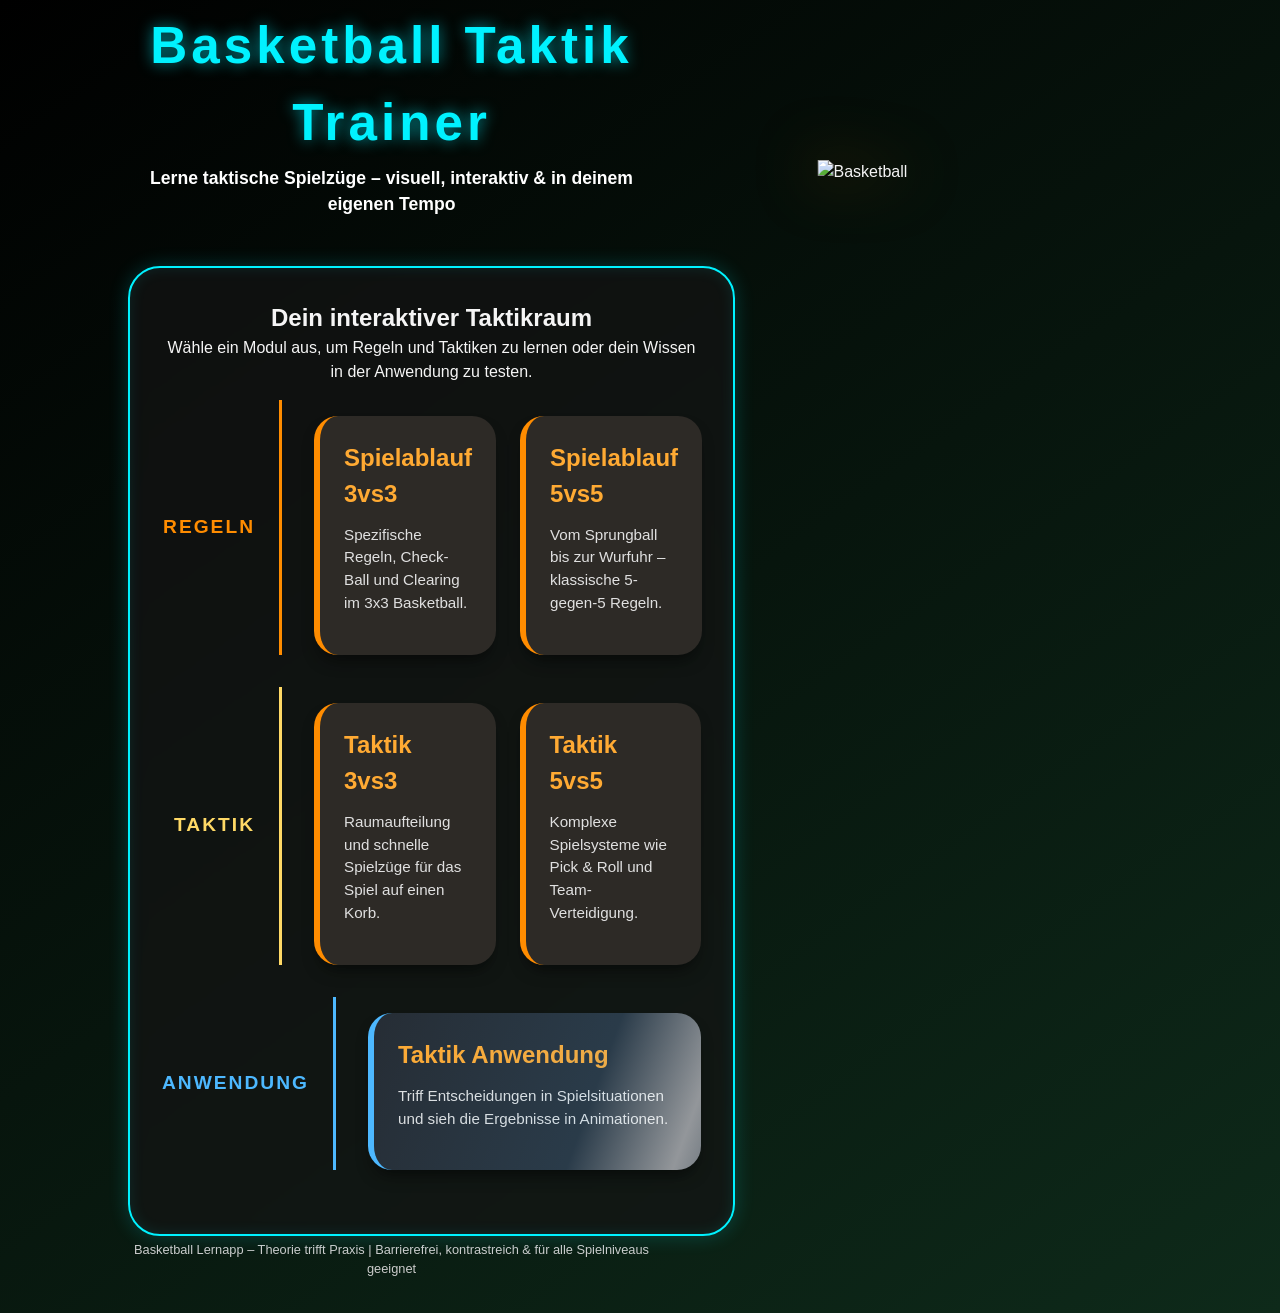
==== index.html @ a75c457a "Update index.html Sehr sexy Geiles Modernen Neon Design joaaaa so geil!" ====
<!DOCTYPE html>
<html lang="de">
<head>
    <meta charset="UTF-8">
    <meta name="viewport" content="width=device-width, initial-scale=1.0, user-scalable=yes">
    <title>Basketball Taktik Trainer</title>
    <style>
        /* --- Globale Styles & Variablen --- */
        * {
            margin: 0;
            padding: 0;
            box-sizing: border-box;
        }

        body {
            font-family: 'Segoe UI', Tahoma, Geneva, Verdana, sans-serif;
            background: linear-gradient(145deg, #000000 0%, #0e2a1a 100%);
            color: #f5f5f5;
            line-height: 1.5;
            min-height: 100vh;
            overflow-x: hidden; /* Verhindert horizontales Scrollen durch den großen Ball */
        }

        /* Wrapper für das neue Zwei-Spalten-Layout */
        .main-layout {
            display: flex;
            width: 100%;
            max-width: 100%;
            margin: 0;
            padding: 0.5rem 0 2rem 10%; /* Top-Padding von 2rem auf 0.5rem reduziert */
            gap: 0;
            align-items: flex-start;
        }

        /* Hauptcontainer für den Inhalt */
        .container {
            flex: 1; /* Nimmt den verfügbaren Platz links ein */
            max-width: 100%; /* Erlaubt dem Container, so weit wie möglich nach rechts zu wachsen */
            margin: 0;
        }

        /* Rechte Sidebar für den rotierenden Basketball */
        .sidebar-right {
            flex: 0 0 0px; /* Reserviert keinen Platz mehr, der Inhaltsbereich füllt die Lücke */
            display: flex;
            justify-content: center;
            align-items: center;
            position: sticky;
            top: 10rem; /* Den Basketball ein Stück weiter nach unten verschoben */
        }

        .rotating-ball {
            width: 650px; /* Viel größerer Ball */
            max-width: none; /* Hebt die Beschränkung auf */
            filter: drop-shadow(0 0 30px rgba(255, 140, 0, 0.5));
            animation: spinBall 25s linear infinite;
            transform: translateX(25%); /* Etwas weiter nach rechts gerückt */
        }

        @keyframes spinBall {
            from { transform: translateX(25%) rotate(0deg); }
            to { transform: translateX(25%) rotate(360deg); }
        }

        /* --- Header & Navigation --- */
        header {
            text-align: center;
            margin-bottom: 2rem;
            padding-bottom: 1rem;
        }

        h1 {
            font-size: 3.2rem;
            letter-spacing: 4px;
            margin-bottom: 0.2rem;
            color: #00f2ff;
            text-shadow: 0 0 15px rgba(0, 242, 255, 0.6);
        }

        .subheadline {
            font-size: 1.1rem;
            color: #ffffff;
            font-weight: 600;
        }

        /* Navigationsleiste - jetzt mit echten Links */
        .nav-modules {
            display: flex;
            flex-wrap: wrap;
            justify-content: center;
            gap: 1rem;
            margin: 2rem 0;
        }

        .nav-modules a {
            text-decoration: none;
        }

        .nav-btn {
            background-color: #2c2c2c;
            color: #ff8c00;
            border: none;
            padding: 0.8rem 1.5rem;
            font-size: 1rem;
            font-weight: bold;
            border-radius: 50px;
            cursor: pointer;
            transition: all 0.2s ease;
            box-shadow: 0 4px 6px rgba(0,0,0,0.3);
            border-bottom: 2px solid #ff8c00;
        }

        .nav-btn:hover {
            background-color: #ff8c00;
            color: #1a1a1a;
            transform: translateY(-2px);
            border-bottom-color: #fff;
        }

        /* --- Hauptbereich mit den "Lernkarten" --- */
        .content-area {
            background: rgba(20, 20, 20, 0.7);
            backdrop-filter: blur(8px);
            border-radius: 32px;
            padding: 2rem;
            margin-top: 1rem;
            border: 2px solid #00f2ff;
            box-shadow: 0 0 20px rgba(0, 242, 255, 0.2), inset 0 0 15px rgba(0, 242, 255, 0.1);
            margin-right: -5rem; /* Zieht die Kante nicht mehr ganz so weit nach rechts */
        }

        .welcome-message {
            text-align: center;
            margin-bottom: 1rem;
        }

        /* --- Zeilen-Layout mit Labels links --- */
        .row-wrapper {
            display: flex;
            gap: 2rem;
            margin-bottom: 2rem;
            align-items: stretch;
        }

        .side-label {
            flex: 0 0 120px;
            display: flex;
            align-items: center;
            justify-content: flex-end;
            text-align: right;
            font-size: 1.2rem;
            font-weight: 800;
            text-transform: uppercase;
            letter-spacing: 2px;
            color: #ff8c00;
            border-right: 3px solid #ff8c00;
            padding-right: 1.5rem;
        }

        .card-grid {
            flex: 1;
            display: grid;
            grid-template-columns: repeat(2, 1fr);
            gap: 1.5rem;
            margin-top: 1rem;
        }

        .card-link {
            text-decoration: none;
            color: inherit;
            display: block;
        }

        .card {
            background: #2d2a26;
            border-radius: 24px;
            padding: 1.5rem;
            transition: transform 0.2s;
            border-left: 6px solid #ff8c00;
            box-shadow: 0 10px 15px -5px rgba(0,0,0,0.5);
        }

        .card:hover {
            transform: translateY(-5px);
            background: #3a3632;
        }

        .card h3 {
            font-size: 1.5rem;
            color: #ffaa33;
            margin-bottom: 0.75rem;
        }

        .card p {
            color: #e0e0e0;
            margin-bottom: 1rem;
            font-size: 0.95rem;
        }

        /* --- Effekt für die Highlight-Karte (Anwendung) --- */
        .highlight-card {
            position: relative;
            overflow: hidden; /* Verhindert, dass der Glanz über den Rand hinausragt */
        }

        .highlight-card::after {
            content: '';
            position: absolute;
            top: 0;
            left: 0;
            width: 200%;
            height: 100%;
            background: linear-gradient(
                110deg,
                transparent 0%,
                rgba(77, 184, 255, 0.1) 35%,
                rgba(255, 255, 255, 0.5) 50%,
                rgba(77, 184, 255, 0.1) 65%,
                transparent 100%
            );
            animation: shine 6s infinite ease-in-out; /* Verlangsamt auf 6 Sekunden für einen sanfteren Übergang */
        }

        @keyframes shine {
            0% { transform: translateX(-150%) skewX(-25deg); }
            40% { transform: translateX(150%) skewX(-25deg); }
            100% { transform: translateX(150%) skewX(-25deg); }
        }

        /* --- Footer --- */
        footer {
            text-align: center;
            margin-top: 0rem;
            padding: 0.2rem;
            font-size: 0.8rem;
            color: #ccc;
        }

        /* --- Responsive Anpassungen --- */
        @media (max-width: 768px) {
            .container {
                padding: 1rem;
            }
            h1 {
                font-size: 2rem;
            }
            .content-area {
                padding: 1.2rem;
            }
            .nav-btn {
                padding: 0.5rem 1rem;
                font-size: 0.9rem;
            }
            .card-grid {
                grid-template-columns: 1fr;
            }
            .main-layout {
                flex-direction: column;
                padding: 1rem;
            }
            .sidebar-right {
                display: none; /* Auf Handys verstecken, um Platz zu sparen */
            }
            .row-wrapper {
                flex-direction: column;
                gap: 1rem;
            }
            .side-label {
                flex: none;
                justify-content: flex-start;
                text-align: left;
                border-right: none;
                border-bottom: 3px solid #ff8c00;
                padding-right: 0;
                padding-bottom: 0.5rem;
            }
        }
    </style>
</head>
<body>
    <div class="main-layout">
        <div class="container">
            <header>
                <h1>Basketball Taktik Trainer</h1>
                <div class="subheadline">Lerne taktische Spielzüge – visuell, interaktiv & in deinem eigenen Tempo</div>
            </header>

            <div class="content-area">
                <div class="welcome-message">
                    <h2>Dein interaktiver Taktikraum</h2>
                    <p>Wähle ein Modul aus, um Regeln und Taktiken zu lernen oder dein Wissen in der Anwendung zu testen.</p>
                </div>

                <!-- Zeile: Regeln -->
                <div class="row-wrapper">
                    <div class="side-label">Regeln</div>
                    <div class="card-grid">
                        <a href="spielablauf-3vs3.html" class="card-link">
                            <div class="card">
                                <h3>Spielablauf 3vs3</h3>
                                <p>Spezifische Regeln, Check-Ball und Clearing im 3x3 Basketball.</p>
                            </div>
                        </a>
                        <a href="spielablauf-5vs5.html" class="card-link">
                            <div class="card">
                                <h3>Spielablauf 5vs5</h3>
                                <p>Vom Sprungball bis zur Wurfuhr – klassische 5-gegen-5 Regeln.</p>
                            </div>
                        </a>
                    </div>
                </div>

                <!-- Zeile: Taktik -->
                <div class="row-wrapper">
                    <div class="side-label" style="color: #ffd966; border-color: #ffd966;">Taktik</div>
                    <div class="card-grid">
                        <a href="taktik-3vs3.html" class="card-link">
                            <div class="card">
                                <h3>Taktik 3vs3</h3>
                                <p>Raumaufteilung und schnelle Spielzüge für das Spiel auf einen Korb.</p>
                            </div>
                        </a>
                        <a href="taktik-5vs5.html" class="card-link">
                            <div class="card">
                                <h3>Taktik 5vs5</h3>
                                <p>Komplexe Spielsysteme wie Pick & Roll und Team-Verteidigung.</p>
                            </div>
                        </a>
                    </div>
                </div>

                <!-- Zeile: Anwendung -->
                <div class="row-wrapper" style="margin-top: 2rem;">
                    <div class="side-label" style="color: #4db8ff; border-color: #4db8ff;">Anwendung</div>
                    <div class="card-grid" style="grid-template-columns: 1fr;">
                        <a href="simulation.html" class="card-link">
                            <div class="card highlight-card" style="border-left-color: #4db8ff; background: #262d35;">
                                <h3>Taktik Anwendung</h3>
                                <p>Triff Entscheidungen in Spielsituationen und sieh die Ergebnisse in Animationen.</p>
                            </div>
                        </a>
                    </div>
                </div>
            </div>

            <footer>
                <p>Basketball Lernapp – Theorie trifft Praxis | Barrierefrei, kontrastreich & für alle Spielniveaus geeignet</p>
            </footer>
        </div>

        <!-- Die neue Sidebar für den rotierenden Basketball -->
        <div class="sidebar-right">
            <img src="assets/basketball.png" alt="Basketball" class="rotating-ball">
        </div>
    </div>
</body>
</html>
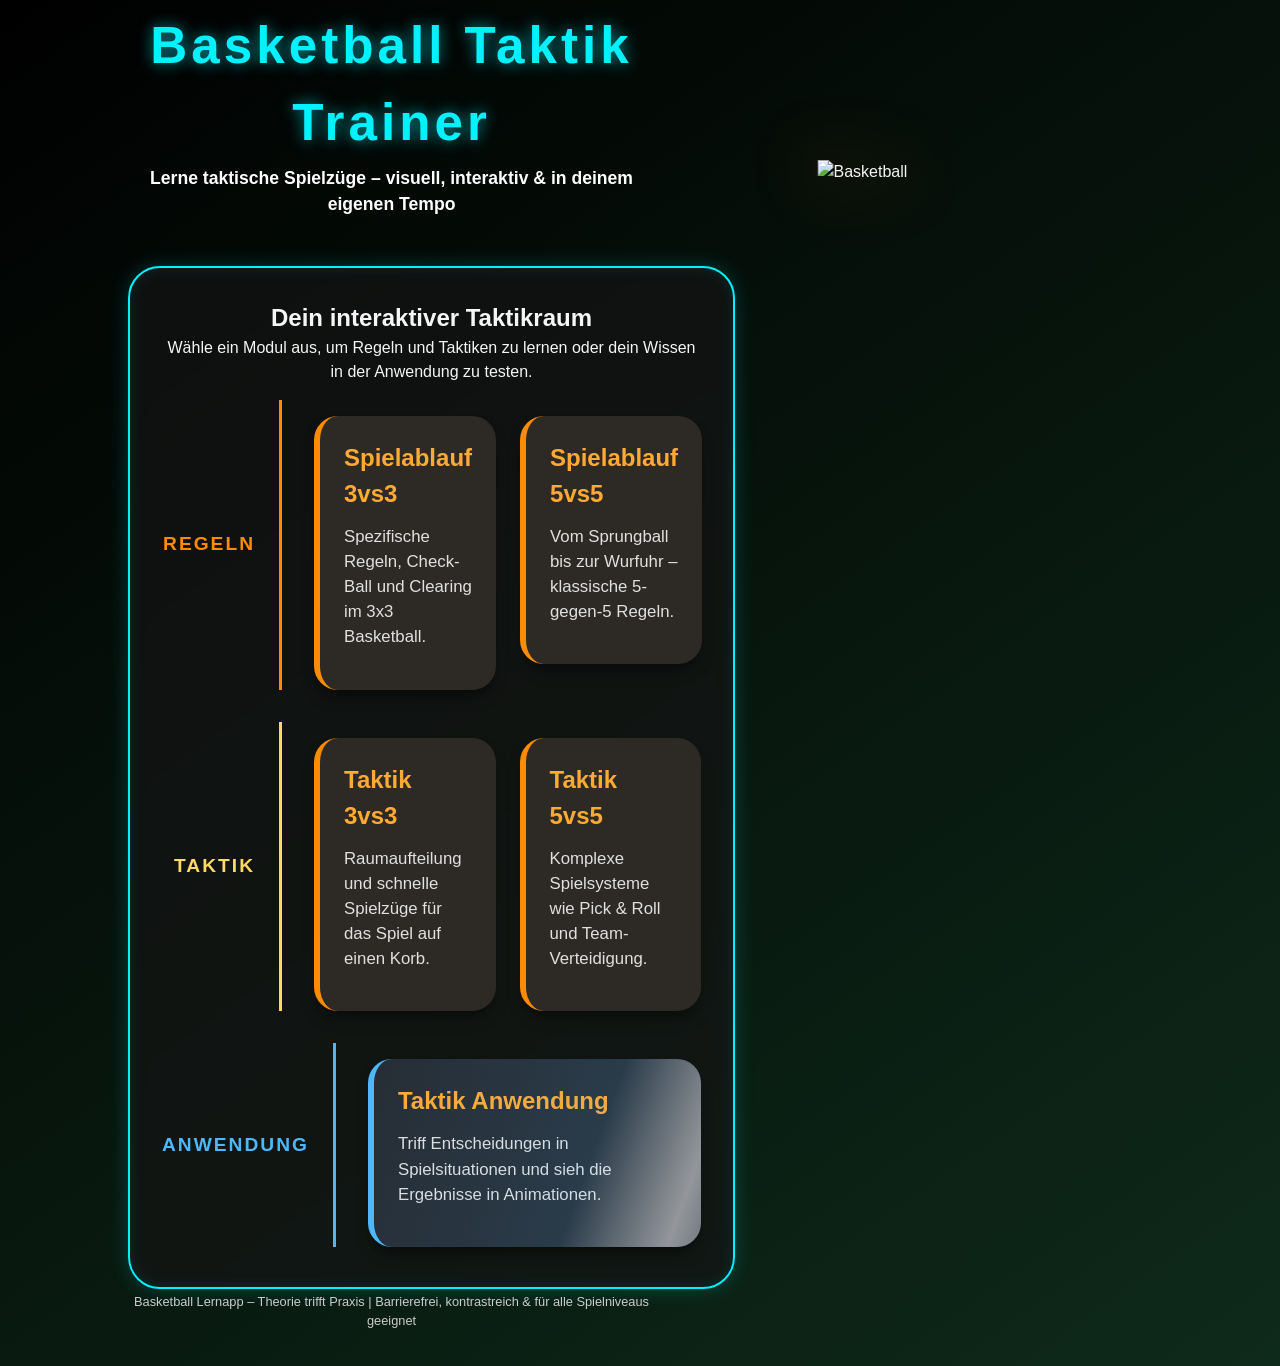
==== commit c0df5d57: "Update index.html" ====
--- a/index.html
+++ b/index.html
@@ -122,7 +122,7 @@
             background: rgba(20, 20, 20, 0.7);
             backdrop-filter: blur(8px);
             border-radius: 32px;
-            padding: 2rem;
+            padding: 2rem 2rem 0.5rem 2rem;
             margin-top: 1rem;
             border: 2px solid #00f2ff;
             box-shadow: 0 0 20px rgba(0, 242, 255, 0.2), inset 0 0 15px rgba(0, 242, 255, 0.1);
@@ -194,7 +194,8 @@
         .card p {
             color: #e0e0e0;
             margin-bottom: 1rem;
-            font-size: 0.95rem;
+            font-size: 1.05rem;
+            font-weight: 500;
         }
 
         /* --- Effekt für die Highlight-Karte (Anwendung) --- */
@@ -218,12 +219,12 @@
                 rgba(77, 184, 255, 0.1) 65%,
                 transparent 100%
             );
-            animation: shine 6s infinite ease-in-out; /* Verlangsamt auf 6 Sekunden für einen sanfteren Übergang */
+            animation: shine 4s infinite ease-in-out; /* Kürzerer Zyklus für mehr Häufigkeit */
         }
 
         @keyframes shine {
             0% { transform: translateX(-150%) skewX(-25deg); }
-            40% { transform: translateX(150%) skewX(-25deg); }
+            75% { transform: translateX(150%) skewX(-25deg); } /* Die Bewegung dauert nun 75% der Zeit (langsamer) */
             100% { transform: translateX(150%) skewX(-25deg); }
         }
 
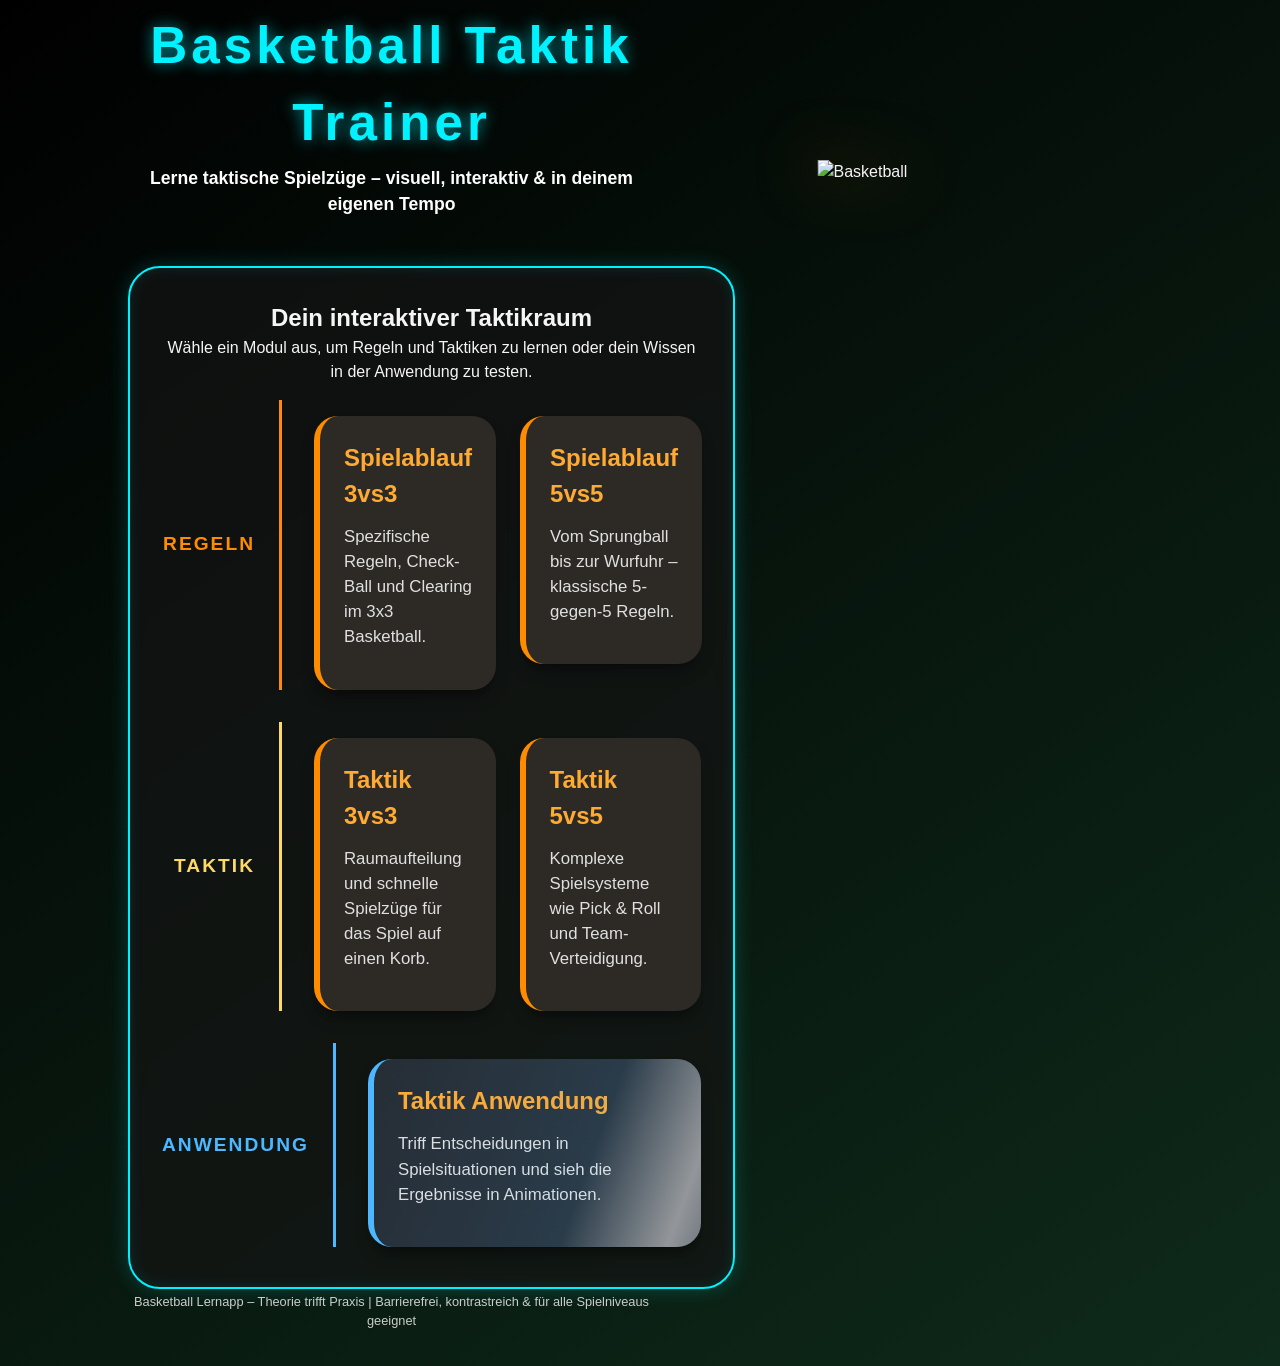
==== commit 2f45f373: "Simulation Seite weitergemacht und paar Side animations" ====
--- a/index.html
+++ b/index.html
@@ -75,6 +75,8 @@
             margin-bottom: 0.2rem;
             color: #00f2ff;
             text-shadow: 0 0 15px rgba(0, 242, 255, 0.6);
+            opacity: 0;
+            animation: flyInFromLeft 1s cubic-bezier(0.23, 1, 0.32, 1) forwards;
         }
 
         .subheadline {
@@ -228,6 +230,11 @@
             100% { transform: translateX(150%) skewX(-25deg); }
         }
 
+        @keyframes flyInFromLeft {
+            0% { transform: translateX(-100vw); opacity: 0; }
+            100% { transform: translateX(0); opacity: 1; }
+        }
+
         /* --- Footer --- */
         footer {
             text-align: center;
@@ -354,5 +361,6 @@
             <img src="assets/basketball.png" alt="Basketball" class="rotating-ball">
         </div>
     </div>
+
 </body>
 </html>
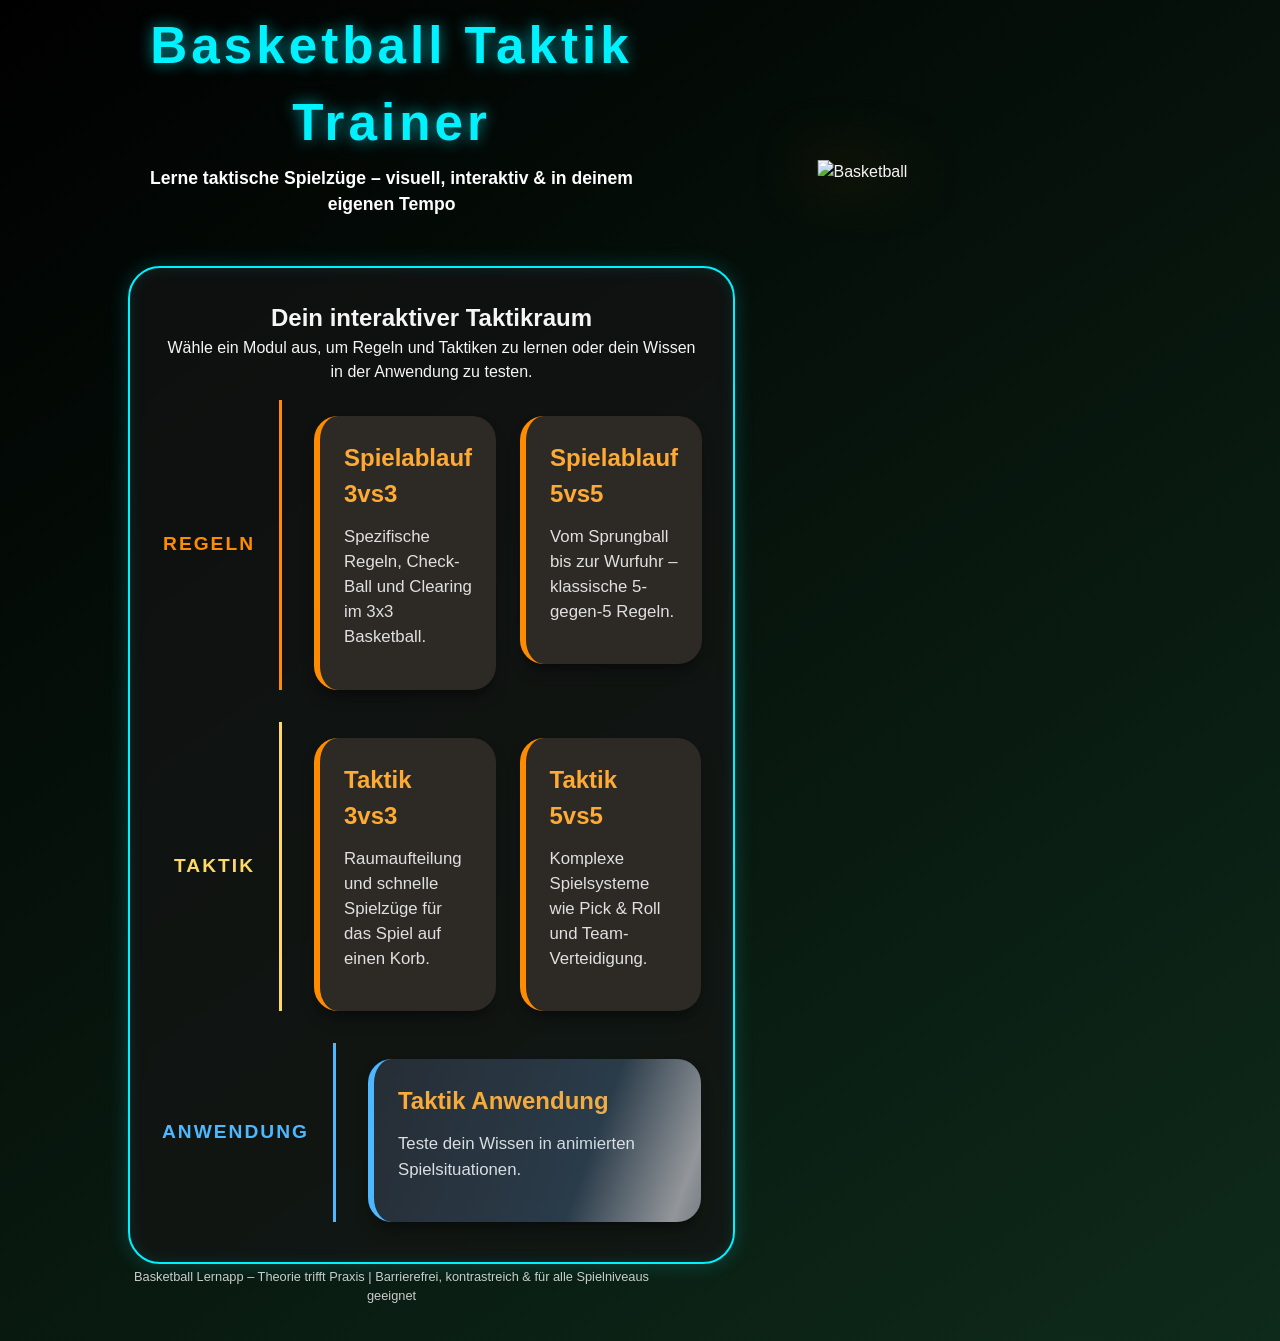
==== commit 268bf011: "Update index.html" ====
--- a/index.html
+++ b/index.html
@@ -344,7 +344,7 @@
                         <a href="simulation.html" class="card-link">
                             <div class="card highlight-card" style="border-left-color: #4db8ff; background: #262d35;">
                                 <h3>Taktik Anwendung</h3>
-                                <p>Triff Entscheidungen in Spielsituationen und sieh die Ergebnisse in Animationen.</p>
+                                <p>Teste dein Wissen in animierten Spielsituationen.</p>
                             </div>
                         </a>
                     </div>
@@ -363,4 +363,4 @@
     </div>
 
 </body>
-</html>+</html>
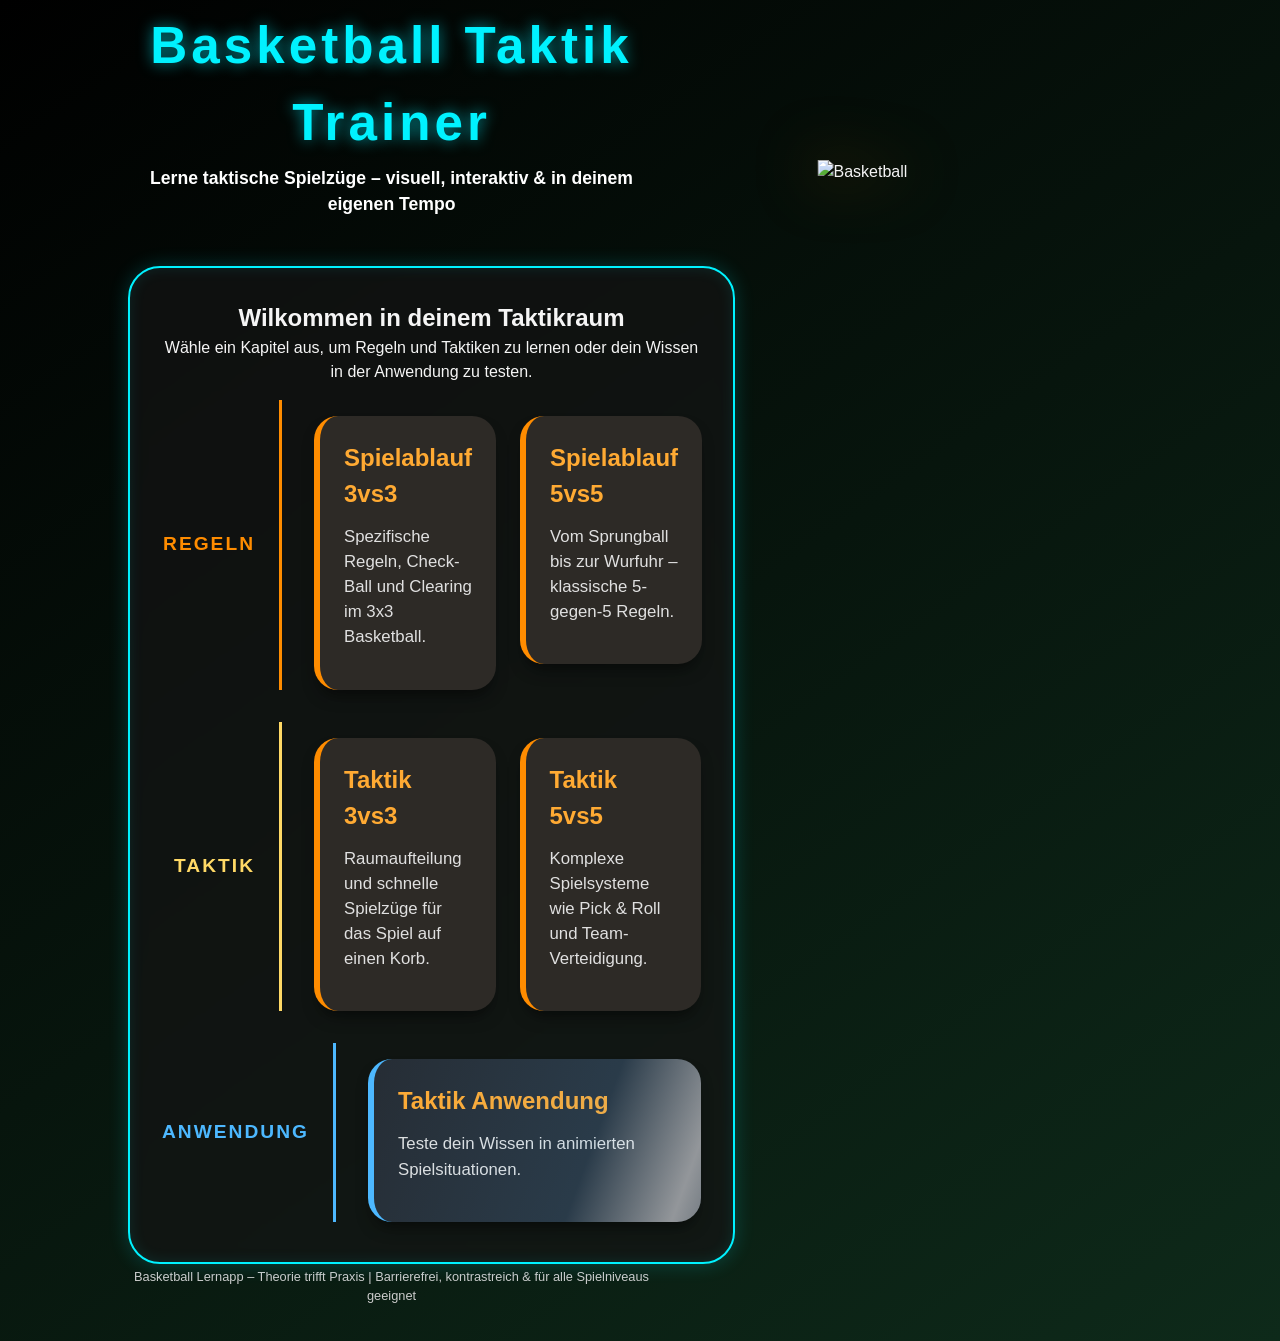
==== commit ea727415: "Update index.html" ====
--- a/index.html
+++ b/index.html
@@ -295,8 +295,8 @@
 
             <div class="content-area">
                 <div class="welcome-message">
-                    <h2>Dein interaktiver Taktikraum</h2>
-                    <p>Wähle ein Modul aus, um Regeln und Taktiken zu lernen oder dein Wissen in der Anwendung zu testen.</p>
+                    <h2>Wilkommen in deinem Taktikraum</h2>
+                    <p>Wähle ein Kapitel aus, um Regeln und Taktiken zu lernen oder dein Wissen in der Anwendung zu testen.</p>
                 </div>
 
                 <!-- Zeile: Regeln -->
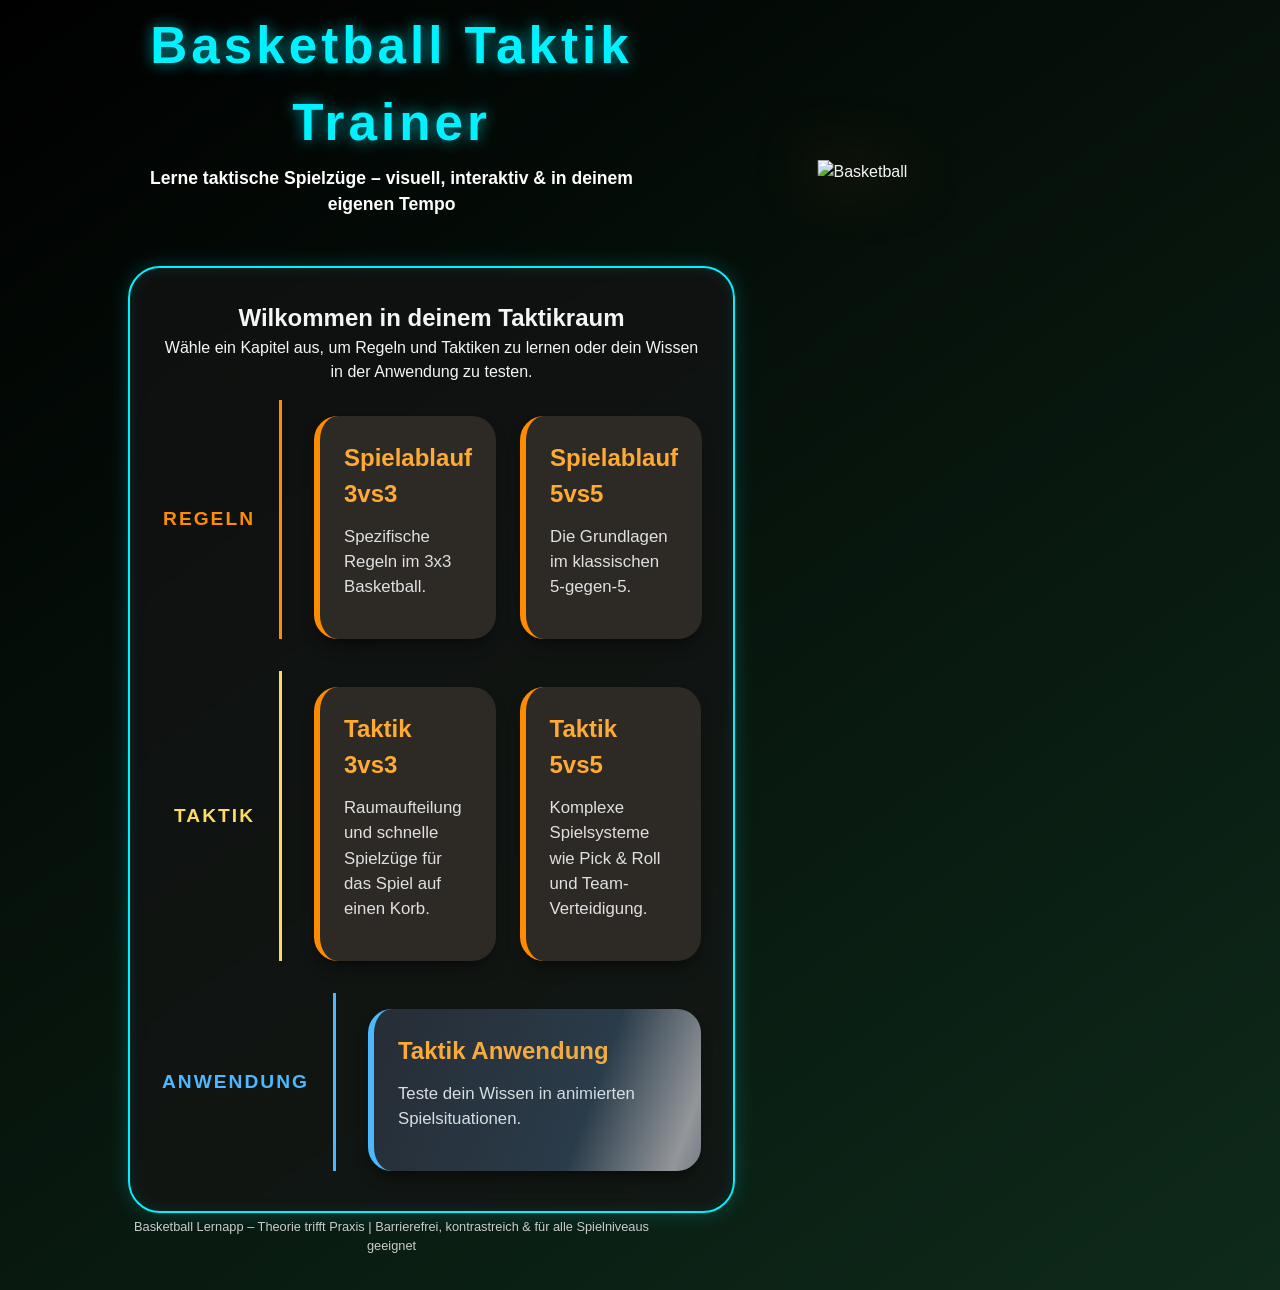
==== commit fe188b6a: "Update index.html" ====
--- a/index.html
+++ b/index.html
@@ -306,13 +306,13 @@
                         <a href="spielablauf-3vs3.html" class="card-link">
                             <div class="card">
                                 <h3>Spielablauf 3vs3</h3>
-                                <p>Spezifische Regeln, Check-Ball und Clearing im 3x3 Basketball.</p>
+                                <p>Spezifische Regeln im 3x3 Basketball.</p>
                             </div>
                         </a>
                         <a href="spielablauf-5vs5.html" class="card-link">
                             <div class="card">
                                 <h3>Spielablauf 5vs5</h3>
-                                <p>Vom Sprungball bis zur Wurfuhr – klassische 5-gegen-5 Regeln.</p>
+                                <p>Die Grundlagen im klassischen 5-gegen-5.</p>
                             </div>
                         </a>
                     </div>
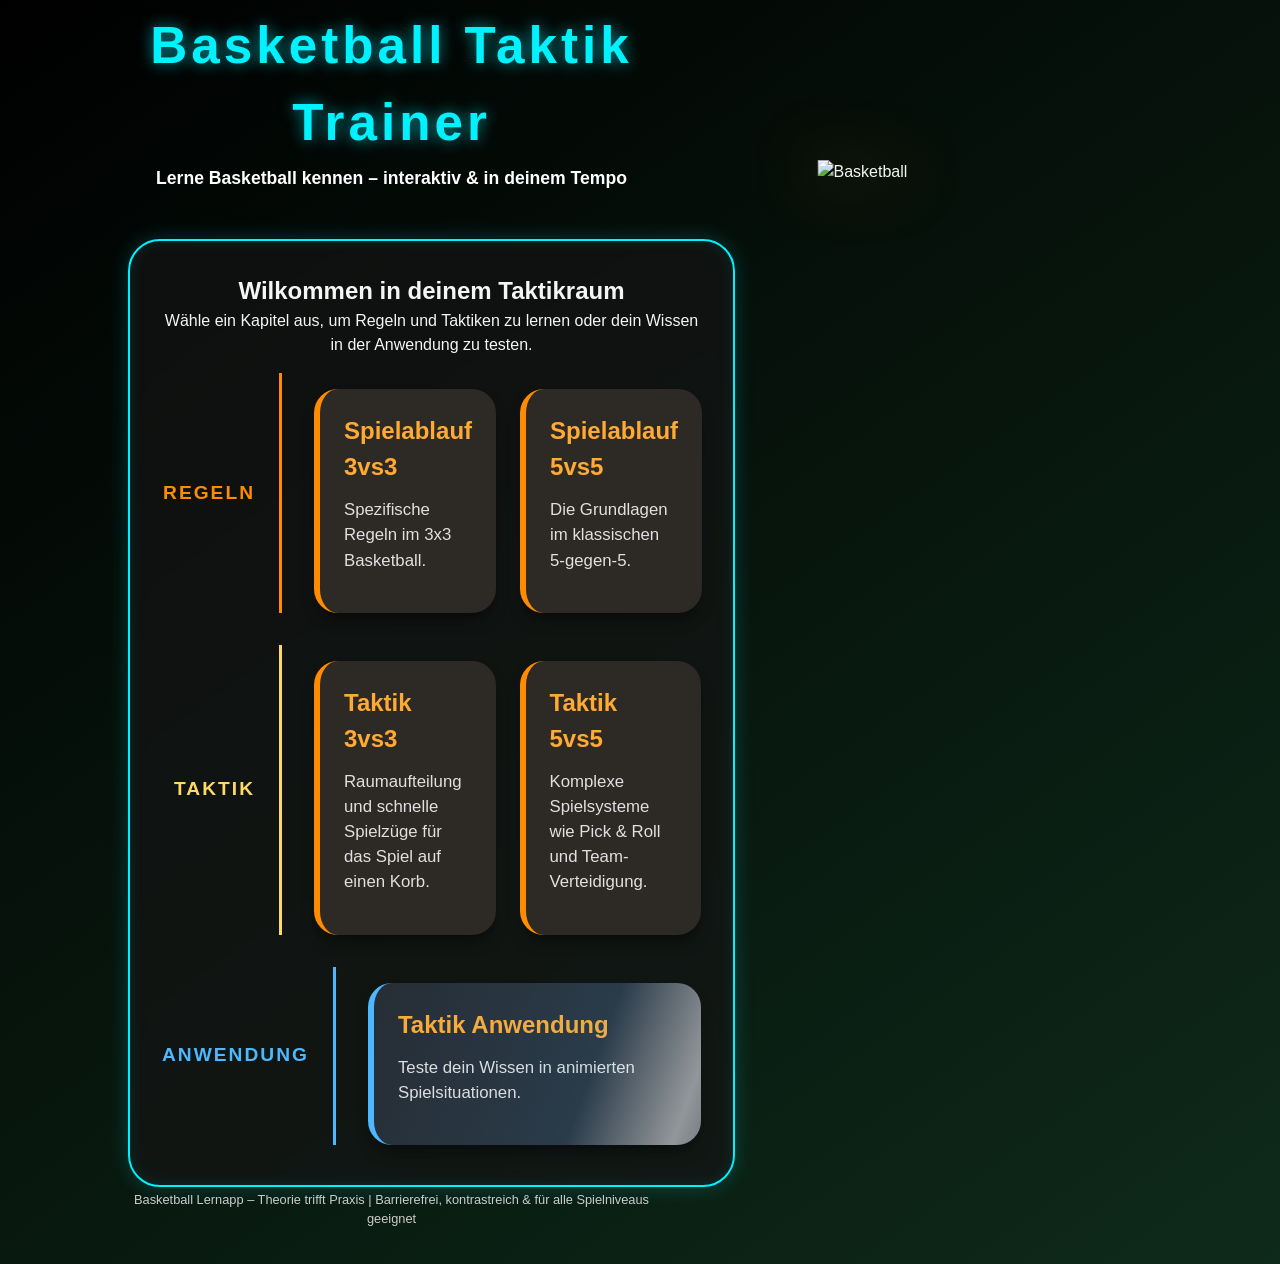
==== commit 4d0bbcdb: "Update index.html" ====
--- a/index.html
+++ b/index.html
@@ -290,7 +290,7 @@
         <div class="container">
             <header>
                 <h1>Basketball Taktik Trainer</h1>
-                <div class="subheadline">Lerne taktische Spielzüge – visuell, interaktiv & in deinem eigenen Tempo</div>
+                <div class="subheadline">Lerne Basketball kennen – interaktiv & in deinem Tempo</div>
             </header>
 
             <div class="content-area">
